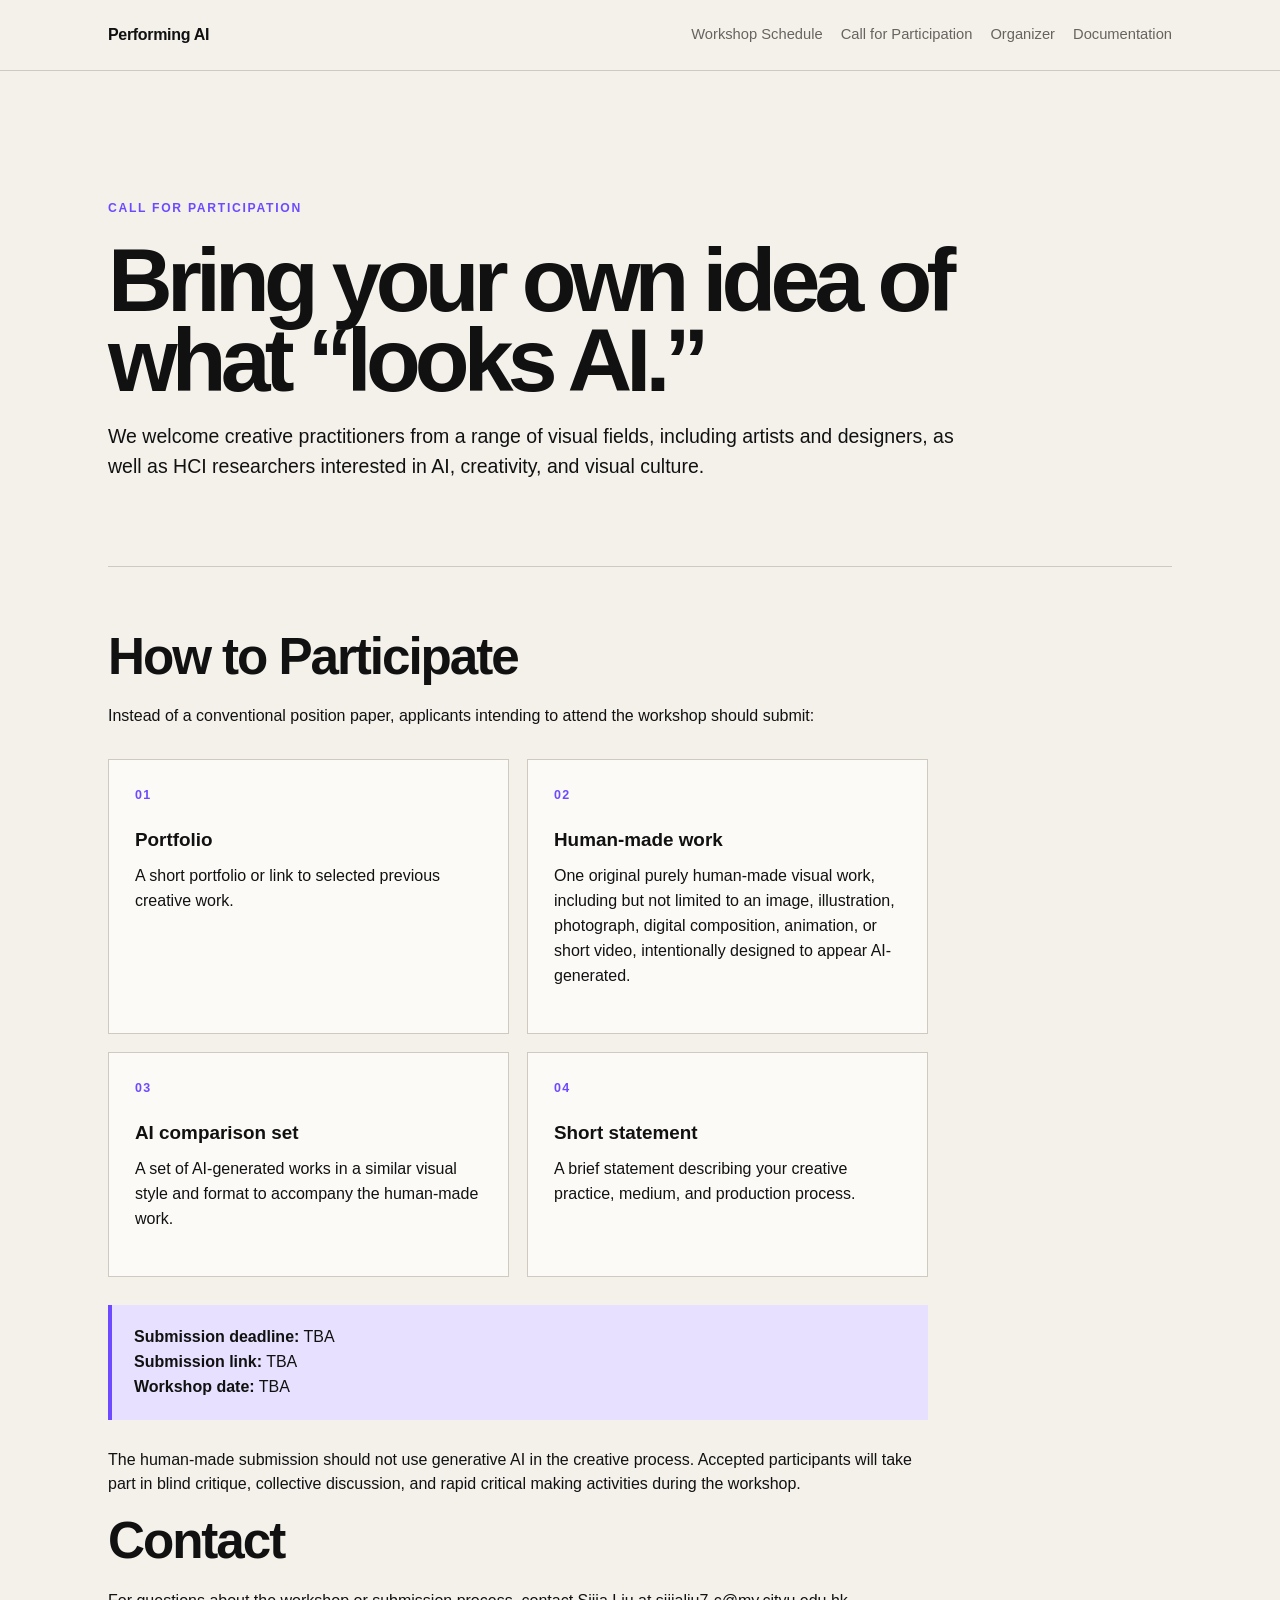
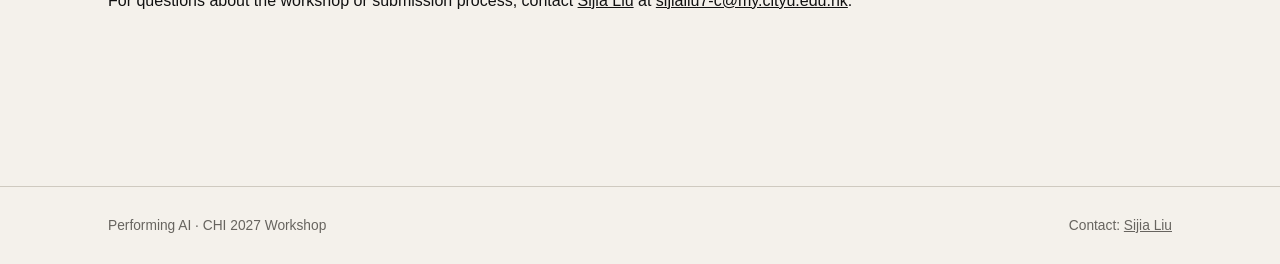
==== cfp.html @ cf159cbe "Add workshop website pages" ====
<!doctype html>
<html lang="en">
<head>
  <meta charset="utf-8">
  <meta name="viewport" content="width=device-width, initial-scale=1">
  <meta name="description" content="Performing AI: A Critical Making Workshop on Perceived AI Aesthetics at CHI 2027.">
  <title>Call for Participation — Performing AI</title>
  <link rel="stylesheet" href="styles.css">
</head>
<body>
<header class="site-header">
  <nav class="nav">
    <a class="brand" href="index.html">Performing AI</a>
    <div class="nav-links">
      <a href="schedule.html">Workshop Schedule</a>
      <a href="cfp.html">Call for Participation</a>
      <a href="organizer.html">Organizer</a>
      <a href="documentation.html">Documentation</a>
    </div>
  </nav>
</header>
<main>
<section class="page-intro"><div class="eyebrow">Call for Participation</div><h1>Bring your own idea of what “looks AI.”</h1><p class="lead">We welcome creative practitioners from a range of visual fields, including artists and designers, as well as HCI researchers interested in AI, creativity, and visual culture.</p></section>
<section class="section"><div class="prose"><h2>How to Participate</h2><p>Instead of a conventional position paper, applicants intending to attend the workshop should submit:</p>
<div class="grid">
<div class="card"><span class="number">01</span><h3>Portfolio</h3><p>A short portfolio or link to selected previous creative work.</p></div>
<div class="card"><span class="number">02</span><h3>Human-made work</h3><p>One original purely human-made visual work, including but not limited to an image, illustration, photograph, digital composition, animation, or short video, intentionally designed to appear AI-generated.</p></div>
<div class="card"><span class="number">03</span><h3>AI comparison set</h3><p>A set of AI-generated works in a similar visual style and format to accompany the human-made work.</p></div>
<div class="card"><span class="number">04</span><h3>Short statement</h3><p>A brief statement describing your creative practice, medium, and production process.</p></div>
</div>
<div class="notice"><strong>Submission deadline:</strong> TBA<br><strong>Submission link:</strong> TBA<br><strong>Workshop date:</strong> TBA</div>
<p>The human-made submission should not use generative AI in the creative process. Accepted participants will take part in blind critique, collective discussion, and rapid critical making activities during the workshop.</p>
<h2>Contact</h2><p>For questions about the workshop or submission process, contact <a href="mailto:sijialiu7-c@my.cityu.edu.hk">Sijia Liu</a> at <a href="mailto:sijialiu7-c@my.cityu.edu.hk">sijialiu7-c@my.cityu.edu.hk</a>.</p>
</div></section></main>
<footer><div class="footer-inner"><div>Performing AI · CHI 2027 Workshop</div><div>Contact: <a href="mailto:sijialiu7-c@my.cityu.edu.hk">Sijia Liu</a></div></div></footer>
</body></html>
---- styles.css ----
:root {
  --bg: #f4f1eb;
  --paper: #fbfaf7;
  --ink: #111111;
  --muted: #67645f;
  --line: #cfcac0;
  --accent: #6d4aff;
  --accent-soft: #e7e1ff;
  --max: 1120px;
}
* { box-sizing: border-box; }
html { scroll-behavior: smooth; }
body { margin: 0; background: var(--bg); color: var(--ink); font-family: Arial, Helvetica, sans-serif; line-height: 1.55; }
a { color: inherit; }
.site-header { position: sticky; top: 0; z-index: 20; background: rgba(244, 241, 235, 0.94); backdrop-filter: blur(10px); border-bottom: 1px solid var(--line); }
.nav { max-width: var(--max); margin: 0 auto; min-height: 70px; padding: 14px 28px; display: flex; align-items: center; justify-content: space-between; gap: 22px; }
.brand { font-weight: 800; letter-spacing: -0.02em; text-decoration: none; white-space: nowrap; }
.nav-links { display: flex; flex-wrap: wrap; justify-content: flex-end; gap: 6px 18px; }
.nav-links a { text-decoration: none; font-size: 0.92rem; color: var(--muted); padding: 5px 0; border-bottom: 1px solid transparent; }
.nav-links a:hover, .nav-links a.active { color: var(--ink); border-bottom-color: var(--ink); }
main { max-width: var(--max); margin: 0 auto; padding: 64px 28px 90px; }
.hero { min-height: 72vh; display: grid; align-content: center; padding: 44px 0 70px; border-bottom: 1px solid var(--line); }
.eyebrow { text-transform: uppercase; letter-spacing: .14em; font-size: .76rem; font-weight: 700; color: var(--accent); margin-bottom: 22px; }
h1 { margin: 0; max-width: 930px; font-size: clamp(3.6rem, 9vw, 8.3rem); line-height: .9; letter-spacing: -0.065em; font-weight: 800; }
.subtitle { margin: 28px 0 0; max-width: 780px; font-size: clamp(1.2rem, 2.4vw, 2rem); line-height: 1.22; letter-spacing: -0.025em; }
.hero-note { margin-top: 38px; display: inline-flex; width: fit-content; gap: 12px; align-items: center; background: var(--accent-soft); padding: 10px 14px; font-size: .9rem; }
.section, .page-intro { padding: 64px 0; }
.page-intro { border-bottom: 1px solid var(--line); }
.page-intro h1 { font-size: clamp(3rem, 7vw, 6.3rem); }
h2 { margin: 0 0 22px; font-size: clamp(2rem, 4vw, 3.5rem); line-height: 1; letter-spacing: -0.04em; }
h3 { margin: 0 0 10px; font-size: 1.18rem; }
.lead { max-width: 850px; font-size: 1.22rem; line-height: 1.58; }
.prose { max-width: 820px; }
.prose p { margin: 0 0 1.15em; }
.grid { display: grid; grid-template-columns: repeat(2, minmax(0, 1fr)); gap: 18px; margin-top: 30px; }
.card { background: var(--paper); border: 1px solid var(--line); padding: 26px; }
.card .number { display: block; color: var(--accent); font-size: .78rem; font-weight: 800; letter-spacing: .1em; text-transform: uppercase; margin-bottom: 20px; }
.schedule { margin-top: 28px; border-top: 1px solid var(--line); }
.schedule-item { display: grid; grid-template-columns: 125px 1fr; gap: 24px; padding: 22px 0; border-bottom: 1px solid var(--line); }
.schedule-item .time { font-weight: 800; }
.meta { color: var(--muted); font-size: .95rem; }
.notice { margin: 28px 0; padding: 20px 22px; background: var(--accent-soft); border-left: 4px solid var(--accent); }
.button { display: inline-block; margin-top: 8px; background: var(--ink); color: white; text-decoration: none; padding: 11px 16px; font-size: .9rem; }
.placeholder { min-height: 46vh; display: grid; place-items: center; text-align: center; border: 1px dashed var(--line); background: var(--paper); padding: 40px; }
.placeholder p { max-width: 560px; color: var(--muted); }
footer { border-top: 1px solid var(--line); }
.footer-inner { max-width: var(--max); margin: 0 auto; padding: 28px; display: flex; justify-content: space-between; gap: 22px; font-size: .86rem; color: var(--muted); }
@media (max-width: 760px) {
  .nav { align-items: flex-start; flex-direction: column; }
  .nav-links { justify-content: flex-start; gap: 5px 14px; }
  main { padding-top: 42px; }
  .hero { min-height: 60vh; }
  .grid { grid-template-columns: 1fr; }
  .schedule-item { grid-template-columns: 1fr; gap: 6px; }
  .footer-inner { flex-direction: column; }
}
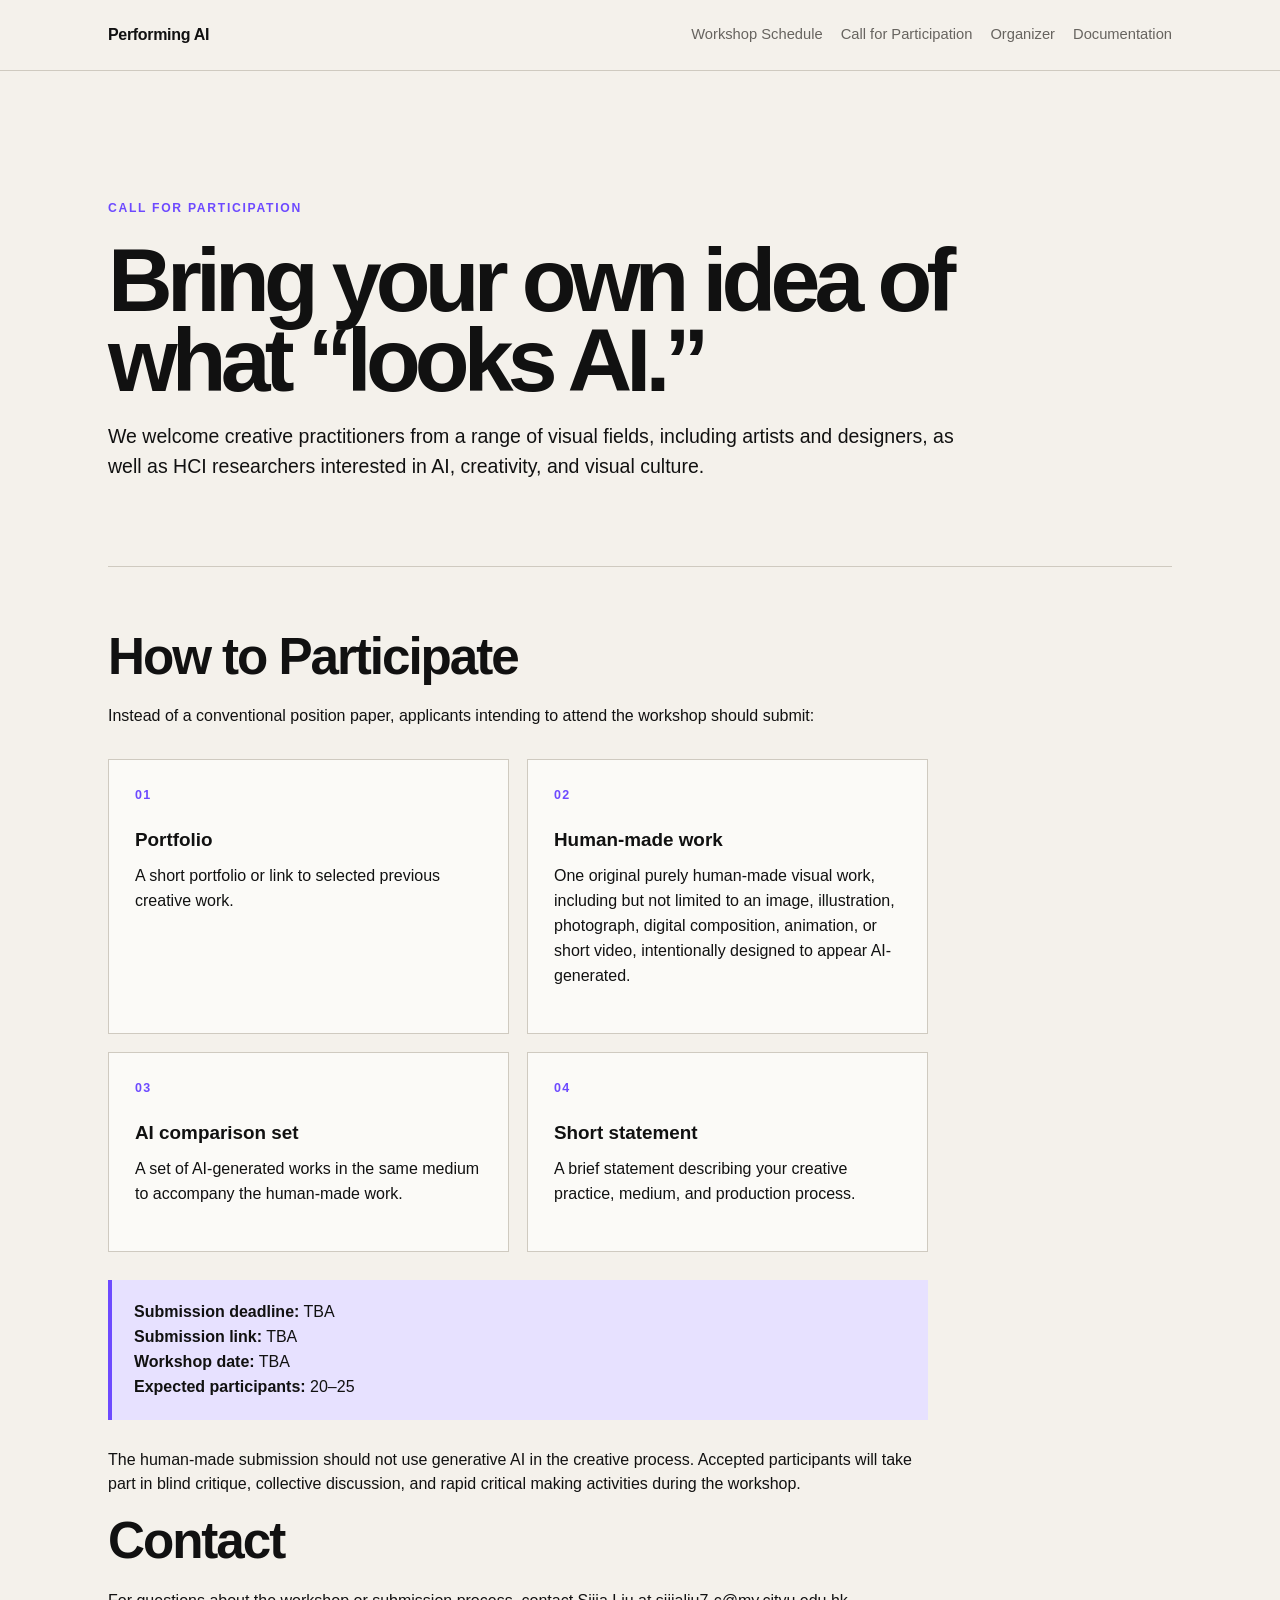
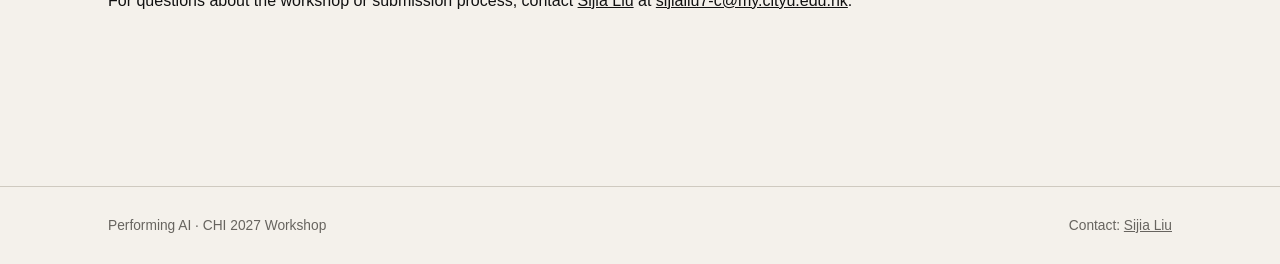
==== commit 2ba0f984: "Update submission medium and participant capacity" ====
--- a/cfp.html
+++ b/cfp.html
@@ -25,10 +25,10 @@
 <div class="grid">
 <div class="card"><span class="number">01</span><h3>Portfolio</h3><p>A short portfolio or link to selected previous creative work.</p></div>
 <div class="card"><span class="number">02</span><h3>Human-made work</h3><p>One original purely human-made visual work, including but not limited to an image, illustration, photograph, digital composition, animation, or short video, intentionally designed to appear AI-generated.</p></div>
-<div class="card"><span class="number">03</span><h3>AI comparison set</h3><p>A set of AI-generated works in a similar visual style and format to accompany the human-made work.</p></div>
+<div class="card"><span class="number">03</span><h3>AI comparison set</h3><p>A set of AI-generated works in the same medium to accompany the human-made work.</p></div>
 <div class="card"><span class="number">04</span><h3>Short statement</h3><p>A brief statement describing your creative practice, medium, and production process.</p></div>
 </div>
-<div class="notice"><strong>Submission deadline:</strong> TBA<br><strong>Submission link:</strong> TBA<br><strong>Workshop date:</strong> TBA</div>
+<div class="notice"><strong>Submission deadline:</strong> TBA<br><strong>Submission link:</strong> TBA<br><strong>Workshop date:</strong> TBA<br><strong>Expected participants:</strong> 20–25</div>
 <p>The human-made submission should not use generative AI in the creative process. Accepted participants will take part in blind critique, collective discussion, and rapid critical making activities during the workshop.</p>
 <h2>Contact</h2><p>For questions about the workshop or submission process, contact <a href="mailto:sijialiu7-c@my.cityu.edu.hk">Sijia Liu</a> at <a href="mailto:sijialiu7-c@my.cityu.edu.hk">sijialiu7-c@my.cityu.edu.hk</a>.</p>
 </div></section></main>
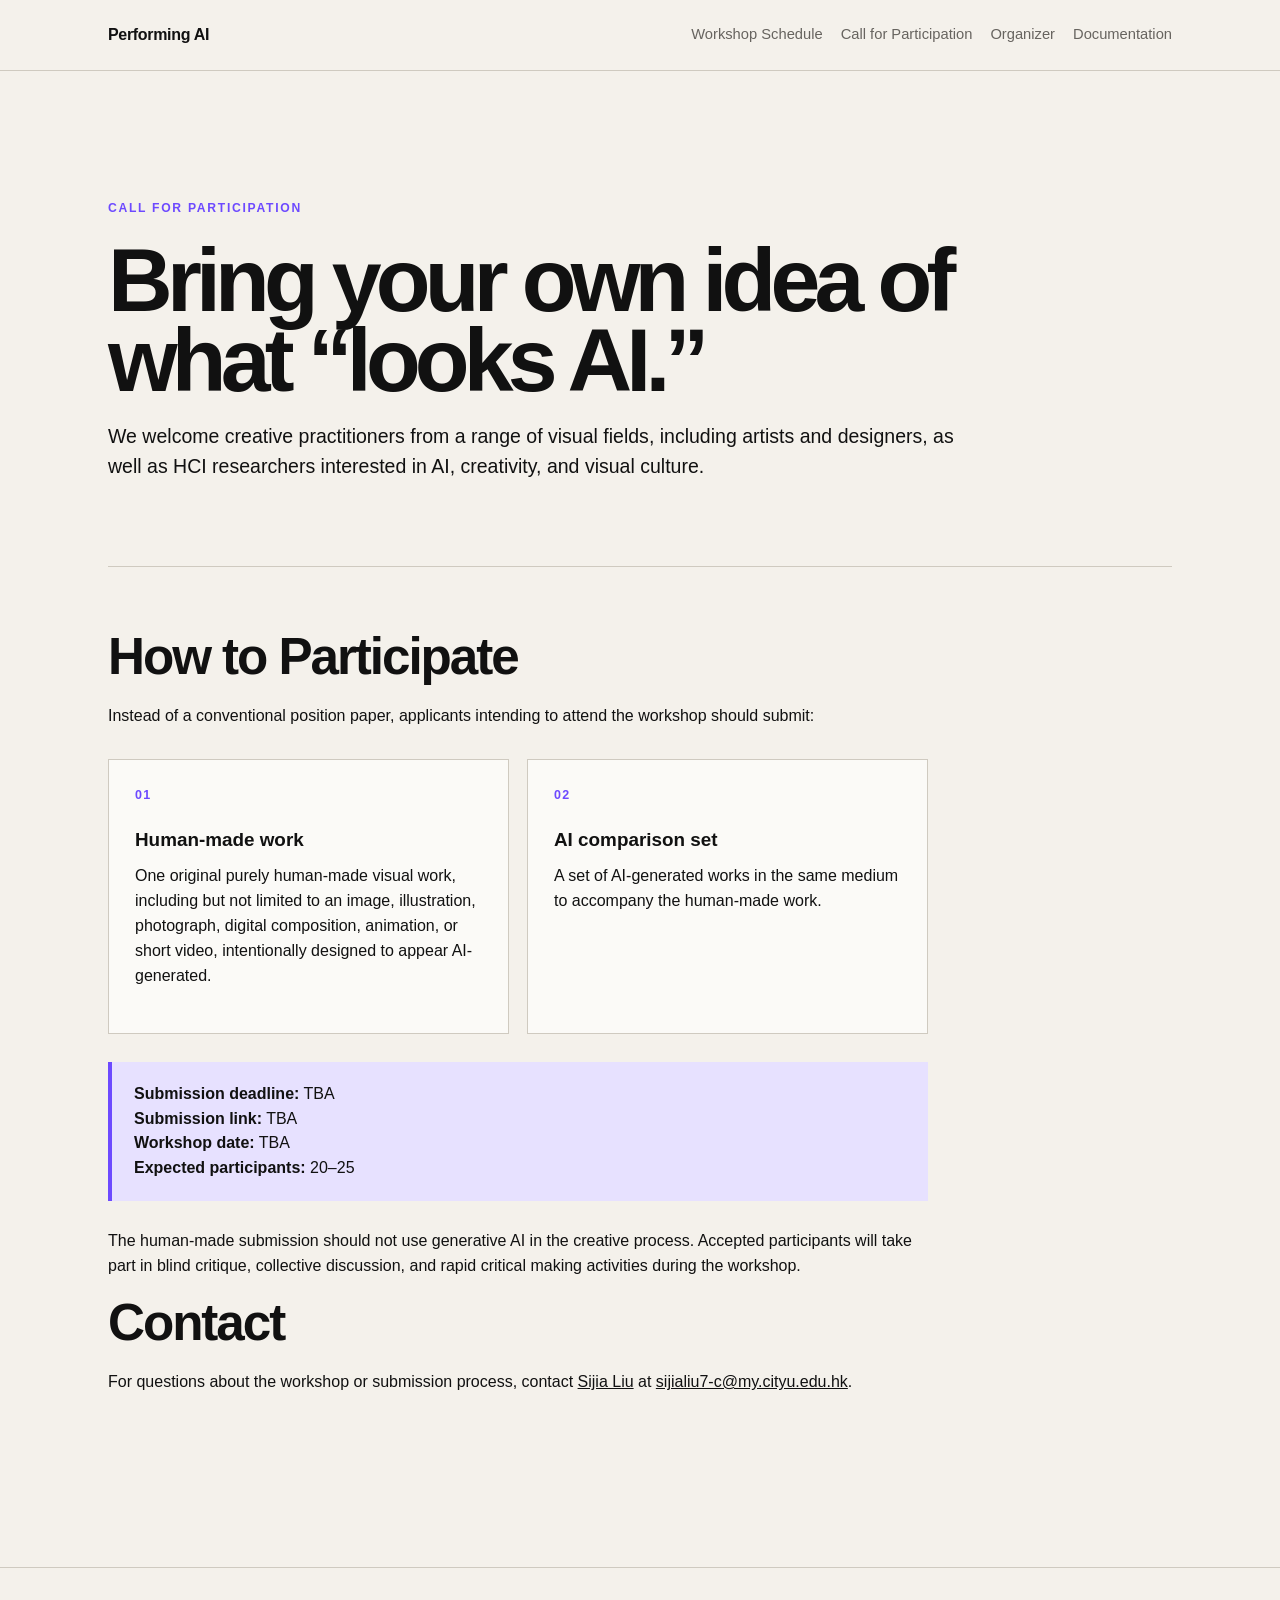
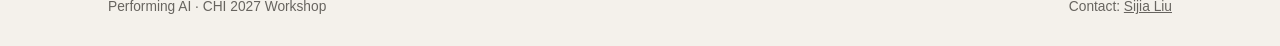
==== commit 32bc14df: "Simplify call for participation requirements" ====
--- a/cfp.html
+++ b/cfp.html
@@ -23,10 +23,8 @@
 <section class="page-intro"><div class="eyebrow">Call for Participation</div><h1>Bring your own idea of what “looks AI.”</h1><p class="lead">We welcome creative practitioners from a range of visual fields, including artists and designers, as well as HCI researchers interested in AI, creativity, and visual culture.</p></section>
 <section class="section"><div class="prose"><h2>How to Participate</h2><p>Instead of a conventional position paper, applicants intending to attend the workshop should submit:</p>
 <div class="grid">
-<div class="card"><span class="number">01</span><h3>Portfolio</h3><p>A short portfolio or link to selected previous creative work.</p></div>
-<div class="card"><span class="number">02</span><h3>Human-made work</h3><p>One original purely human-made visual work, including but not limited to an image, illustration, photograph, digital composition, animation, or short video, intentionally designed to appear AI-generated.</p></div>
-<div class="card"><span class="number">03</span><h3>AI comparison set</h3><p>A set of AI-generated works in the same medium to accompany the human-made work.</p></div>
-<div class="card"><span class="number">04</span><h3>Short statement</h3><p>A brief statement describing your creative practice, medium, and production process.</p></div>
+<div class="card"><span class="number">01</span><h3>Human-made work</h3><p>One original purely human-made visual work, including but not limited to an image, illustration, photograph, digital composition, animation, or short video, intentionally designed to appear AI-generated.</p></div>
+<div class="card"><span class="number">02</span><h3>AI comparison set</h3><p>A set of AI-generated works in the same medium to accompany the human-made work.</p></div>
 </div>
 <div class="notice"><strong>Submission deadline:</strong> TBA<br><strong>Submission link:</strong> TBA<br><strong>Workshop date:</strong> TBA<br><strong>Expected participants:</strong> 20–25</div>
 <p>The human-made submission should not use generative AI in the creative process. Accepted participants will take part in blind critique, collective discussion, and rapid critical making activities during the workshop.</p>
